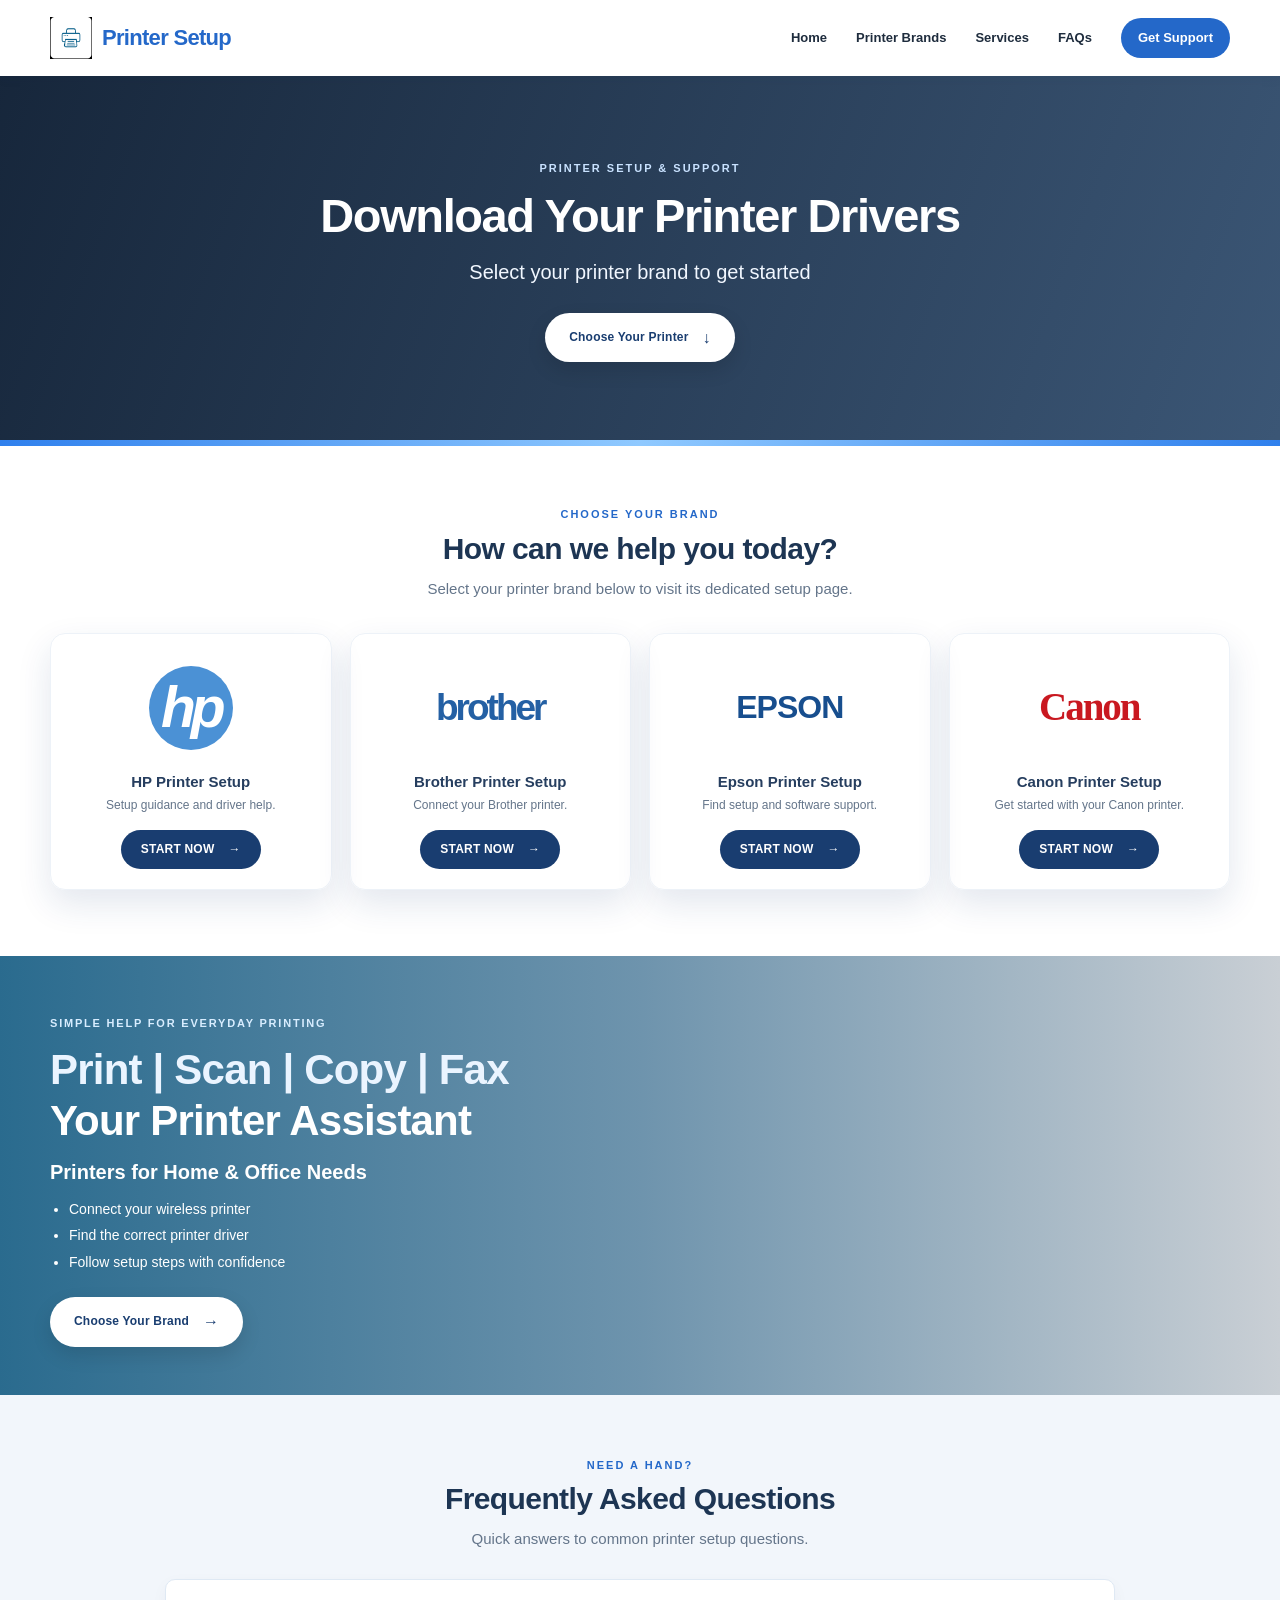
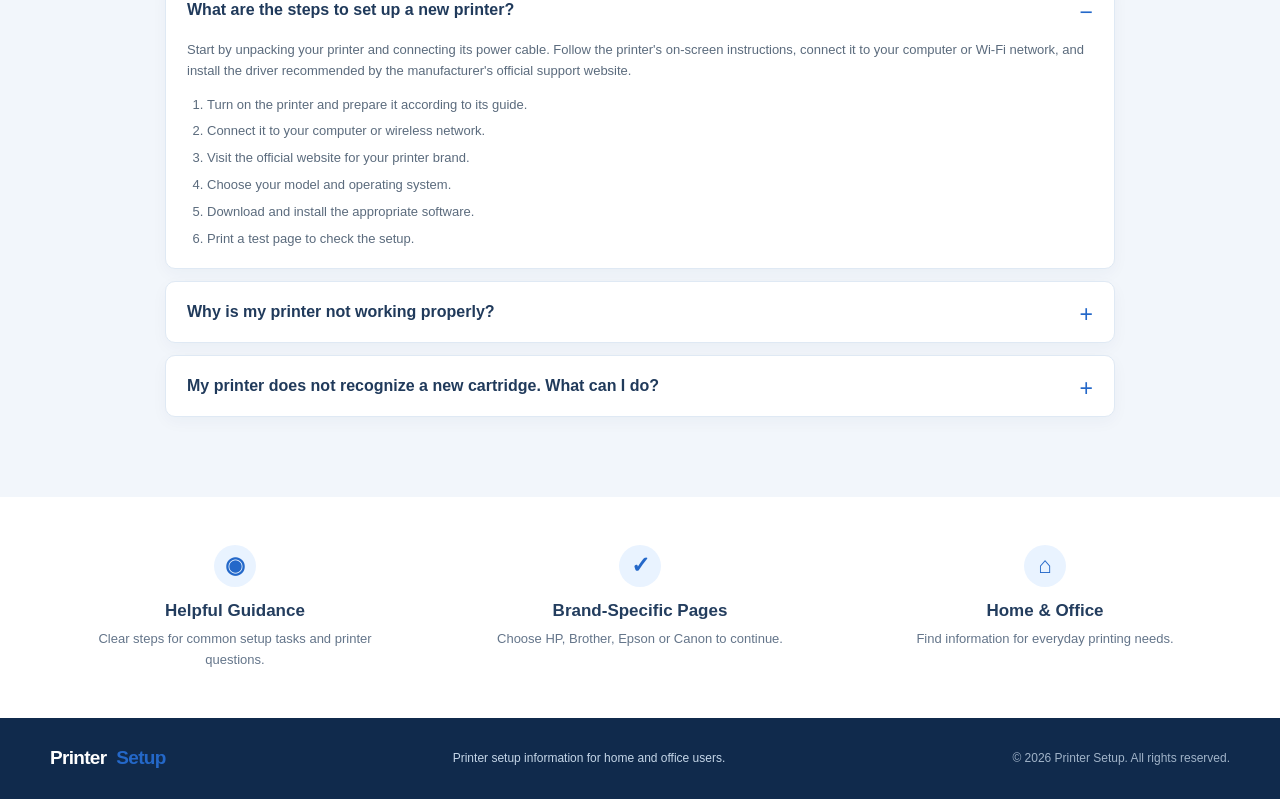
==== index.html @ af804b56 "Add files via upload" ====
<!DOCTYPE html>
<html lang="en">
<head>
  <meta charset="UTF-8">
  <meta name="viewport" content="width=device-width, initial-scale=1.0">
  <meta name="description" content="Printer setup and driver support for HP, Brother, Epson and Canon printers.">
  <title>Printer Setup | Printer Driver Support</title>
  <link rel="stylesheet" href="style.css">
</head>
<body>
<header class="site-header">
  <div class="container nav-wrap">
    <a class="brand" href="index.html">
  <img src="logo.png" alt="Printer Setup Logo">
  <span>Printer Setup</span>
</a>
    <button class="menu-toggle" aria-label="Toggle navigation" aria-expanded="false">☰</button>
    <nav class="nav-links">
      <a href="index.html">Home</a><a href="#brands">Printer Brands</a><a href="#services">Services</a><a href="#faq">FAQs</a><a class="nav-cta" href="#support">Get Support</a>
    </nav>
  </div>
</header>

<main>
  <section class="hero">
    <div class="hero-shade"></div>
    <div class="container hero-content">
      <p class="eyebrow">PRINTER SETUP & SUPPORT</p>
      <h1>Download Your Printer Drivers</h1>
      <p class="hero-subtitle">Select your printer brand to get started</p>
      <a class="button button-white" href="#brands">Choose Your Printer <span>↓</span></a>
    </div>
  </section>

  <section class="brand-section" id="brands">
    <div class="container">
      <div class="section-heading">
        <p class="eyebrow blue-eyebrow">CHOOSE YOUR BRAND</p>
        <h2>How can we help you today?</h2>
        <p>Select your printer brand below to visit its dedicated setup page.</p>
      </div>
      <div class="brand-grid">
        <article class="brand-card"><a class="brand-logo hp-logo" href="hp.html" aria-label="HP printer setup">hp</a><h3>HP Printer Setup</h3><p>Setup guidance and driver help.</p><a class="button button-blue" href="hp.html">START NOW <span>→</span></a></article>
        <article class="brand-card"><a class="brand-logo brother-logo" href="brother.html" aria-label="Brother printer setup">brother</a><h3>Brother Printer Setup</h3><p>Connect your Brother printer.</p><a class="button button-blue" href="brother.html">START NOW <span>→</span></a></article>
        <article class="brand-card"><a class="brand-logo epson-logo" href="epson.html" aria-label="Epson printer setup">EPSON</a><h3>Epson Printer Setup</h3><p>Find setup and software support.</p><a class="button button-blue" href="epson.html">START NOW <span>→</span></a></article>
        <article class="brand-card"><a class="brand-logo canon-logo" href="canon.html" aria-label="Canon printer setup">Canon</a><h3>Canon Printer Setup</h3><p>Get started with your Canon printer.</p><a class="button button-blue" href="canon.html">START NOW <span>→</span></a></article>
      </div>
    </div>
  </section>

  <section class="promo" id="services">
    <div class="promo-overlay"></div>
    <div class="container promo-content">
      <p class="promo-kicker">SIMPLE HELP FOR EVERYDAY PRINTING</p>
      <h2><span>Print | Scan | Copy | Fax</span><br>Your Printer Assistant</h2>
      <p class="promo-lead">Printers for Home &amp; Office Needs</p>
      <ul><li>Connect your wireless printer</li><li>Find the correct printer driver</li><li>Follow setup steps with confidence</li></ul>
      <a class="button button-white" href="#brands">Choose Your Brand <span>→</span></a>
    </div>
  </section>

  <section class="faq-section" id="faq">
    <div class="container">
      <div class="section-heading"><p class="eyebrow blue-eyebrow">NEED A HAND?</p><h2>Frequently Asked Questions</h2><p>Quick answers to common printer setup questions.</p></div>
      <div class="faq-list">
        <details open><summary>What are the steps to set up a new printer?</summary><div class="faq-answer"><p>Start by unpacking your printer and connecting its power cable. Follow the printer's on-screen instructions, connect it to your computer or Wi-Fi network, and install the driver recommended by the manufacturer's official support website.</p><ol><li>Turn on the printer and prepare it according to its guide.</li><li>Connect it to your computer or wireless network.</li><li>Visit the official website for your printer brand.</li><li>Choose your model and operating system.</li><li>Download and install the appropriate software.</li><li>Print a test page to check the setup.</li></ol></div></details>
        <details><summary>Why is my printer not working properly?</summary><div class="faq-answer"><p>Common causes include a lost Wi-Fi connection, a paused print queue, an outdated driver, low ink or toner, or a paper jam. Check the printer display for alerts and confirm that your computer is connected to the same network.</p></div></details>
        <details><summary>My printer does not recognize a new cartridge. What can I do?</summary><div class="faq-answer"><p>Check that the cartridge is compatible with your exact printer model and installed according to the manufacturer's instructions. If the issue continues, consult the official support guide for your printer brand.</p></div></details>
      </div>
    </div>
  </section>

  <section class="support-strip" id="support"><div class="container support-grid">
    <article><div class="support-icon">◉</div><h3>Helpful Guidance</h3><p>Clear steps for common setup tasks and printer questions.</p></article>
    <article><div class="support-icon">✓</div><h3>Brand-Specific Pages</h3><p>Choose HP, Brother, Epson or Canon to continue.</p></article>
    <article><div class="support-icon">⌂</div><h3>Home &amp; Office</h3><p>Find information for everyday printing needs.</p></article>
  </div></section>
</main>
<footer class="footer"><div class="container footer-inner"><a class="brand footer-brand" href="index.html">Printer <span>Setup</span></a><p>Printer setup information for home and office users.</p><p class="copyright">© 2026 Printer Setup. All rights reserved.</p></div></footer>
<script src="script.js"></script>
</body>
</html>
---- style.css ----
*{box-sizing:border-box} :root{--blue:#2468c9;--blue-dark:#193d70;--blue-deep:#102a4c;--sky:#eaf4ff;--ink:#1e2c3d;--muted:#64758a;--white:#fff;--line:#dce7f3;--shadow:0 14px 34px rgba(25,61,112,.12)}html{scroll-behavior:smooth}body{margin:0;font-family:Arial,Helvetica,sans-serif;color:var(--ink);background:#fff;line-height:1.6}a{color:inherit;text-decoration:none}.container{width:min(1180px,calc(100% - 44px));margin:0 auto}.site-header{height:76px;background:#fff;position:relative;z-index:5;box-shadow:0 2px 12px rgba(17,48,86,.06)}.nav-wrap{height:100%;display:flex;align-items:center;justify-content:space-between}.brand{font-size:22px;font-weight:800;letter-spacing:-.7px;color:#202d3c}.brand span{color:var(--blue)}.nav-links{display:flex;align-items:center;gap:29px;font-size:13px;font-weight:700}.nav-links>a:not(.nav-cta):hover{color:var(--blue)}.nav-cta{padding:10px 17px;border-radius:25px;background:var(--blue);color:white}.menu-toggle{display:none;background:none;border:0;font-size:25px;color:var(--blue-dark)}.hero{height:370px;position:relative;display:flex;align-items:center;text-align:center;color:white;background:linear-gradient(110deg,rgba(8,25,47,.94),rgba(16,49,87,.82)),url('https://images.unsplash.com/photo-1612815154858-60aa4c59eaa6?auto=format&fit=crop&w=1800&q=85') center 48%/cover no-repeat;overflow:hidden}.hero:after{content:"";position:absolute;inset:auto 0 0;height:6px;background:linear-gradient(90deg,#2f80ed,#8fc9ff,#2f80ed)}.hero-content{position:relative;z-index:1;padding:30px 0}.eyebrow{font-size:11px;font-weight:800;letter-spacing:2px;margin:0 0 12px}.hero .eyebrow{color:#c9e2ff}
  .brand {
  display: flex;
  align-items: center;
  gap: 10px;
  text-decoration: none;
  font-size: 22px;
  font-weight: 800;
  color: #193d70;
}

.brand img {
  width: 42px;
  height: 42px;
  object-fit: contain;
}

.brand span {
  color: #2468c9;
}            .hero h1{font-size:clamp(32px,5vw,47px);line-height:1.15;letter-spacing:-1.4px;margin:0 0 12px;font-weight:800}.hero-subtitle{font-size:20px;margin:0 0 25px;color:#f1f7ff}.button{display:inline-flex;align-items:center;justify-content:center;gap:14px;border:0;border-radius:30px;padding:12px 24px;font-size:12px;font-weight:800;letter-spacing:.2px;transition:transform .2s,background .2s;cursor:pointer}.button:hover{transform:translateY(-2px)}.button-white{background:#fff;color:var(--blue-dark);box-shadow:0 8px 20px rgba(0,0,0,.12)}.button-white span{font-size:16px}.button-blue{background:var(--blue-dark);color:#fff;min-width:120px;padding:10px 20px}.button-blue:hover{background:var(--blue)}.brand-section{padding:60px 0 66px;background:#fff}.section-heading{text-align:center;margin:0 auto 32px;max-width:650px}.blue-eyebrow{color:var(--blue);margin-bottom:7px}.section-heading h2{font-size:30px;line-height:1.2;margin:0 0 10px;color:#1d3553;letter-spacing:-.6px}.section-heading>p:last-child{margin:0;color:var(--muted);font-size:15px}.brand-grid{display:grid;grid-template-columns:repeat(4,minmax(0,1fr));gap:18px}.brand-card{border:1px solid #edf2f8;border-radius:15px;box-shadow:var(--shadow);padding:22px 15px 20px;text-align:center;display:flex;align-items:center;flex-direction:column;min-height:242px;transition:transform .25s,box-shadow .25s}.brand-card:hover{transform:translateY(-5px);box-shadow:0 18px 38px rgba(25,61,112,.17)}.brand-logo{height:104px;width:100%;display:flex;align-items:center;justify-content:center;font-weight:800;letter-spacing:-2px;margin-bottom:8px}.hp-logo{font-size:57px;font-style:italic;color:white;letter-spacing:-5px}.hp-logo:before{content:"";position:absolute;width:84px;height:84px;border-radius:50%;background:#4b91d5;z-index:0}.hp-logo{position:relative;isolation:isolate}.hp-logo:before{z-index:-1}.brother-logo{font-size:37px;color:#2460a4;letter-spacing:-3px}.epson-logo{font-size:32px;color:#174e8e;letter-spacing:-1px}.canon-logo{font-family:Georgia,serif;font-size:39px;color:#c91820;letter-spacing:-2px}.brand-card h3{font-size:15px;color:#263e5f;margin:2px 0 2px}.brand-card p{font-size:12px;color:var(--muted);margin:0 0 15px}.brand-card .button{margin-top:auto}.promo{position:relative;min-height:360px;display:flex;align-items:center;color:#fff;background:linear-gradient(90deg,rgba(19,91,130,.9),rgba(25,85,125,.63),rgba(10,37,63,.22)),url('https://images.unsplash.com/photo-1587829741301-dc798b83add3?auto=format&fit=crop&w=1800&q=85') center/cover no-repeat}.promo-content{position:relative;padding:48px 0;z-index:1}.promo-kicker{font-size:11px;letter-spacing:1.8px;font-weight:800;color:#d8edff}.promo h2{font-size:clamp(28px,4vw,42px);line-height:1.22;margin:5px 0 10px;letter-spacing:-.8px}.promo h2 span{color:#eaf4ff}.promo-lead{font-size:20px;font-weight:700;margin:0 0 8px}.promo ul{padding-left:19px;margin:8px 0 22px}.promo li{padding:2px 0;font-size:14px}.faq-section{background:#f2f6fb;padding:62px 0 68px}.faq-section .section-heading{margin-bottom:28px}.faq-list{max-width:950px;margin:auto}.faq-list details{background:#fff;border:1px solid #dfe9f4;border-radius:10px;margin:0 0 12px;padding:0 21px;box-shadow:0 5px 16px rgba(25,61,112,.04)}.faq-list summary{cursor:pointer;font-weight:700;color:#203a5b;padding:17px 28px 17px 0;position:relative;list-style:none}.faq-list summary::-webkit-details-marker{display:none}.faq-list summary:after{content:"+";position:absolute;right:0;top:14px;color:var(--blue);font-size:23px;font-weight:400}.faq-list details[open] summary:after{content:"−"}.faq-answer{font-size:13px;color:#5b6b7d;padding:0 0 16px}.faq-answer p{margin:0 0 10px}.faq-answer ol{padding-left:20px;margin:8px 0 0}.faq-answer li{padding:3px 0}.support-strip{padding:43px 0;background:#fff}.support-grid{display:grid;grid-template-columns:repeat(3,1fr);gap:35px;text-align:center}.support-grid article{padding:5px 20px}.support-icon{margin:0 auto 10px;width:42px;height:42px;display:grid;place-items:center;border-radius:50%;background:#e9f3ff;color:var(--blue);font-size:23px;font-weight:700}.support-grid h3{font-size:17px;margin:0 0 5px;color:#233d5e}.support-grid p{font-size:13px;color:var(--muted);margin:0}.footer{background:#102a4c;color:#d9e8f8;padding:25px 0}.footer-inner{display:flex;align-items:center;justify-content:space-between;gap:20px;flex-wrap:wrap}.footer-brand{color:white;font-size:19px}.footer p{font-size:12px;margin:0;color:#c5d6e8}.copyright{opacity:.8}


.hp-hero-form {
  display: flex;
  gap: 10px;
  max-width: 480px;
  margin-top: 22px;
}

.hp-hero-form input {
  flex: 1;
  min-width: 0;
  padding: 14px 16px;
  border: 1px solid #cbd9e5;
  border-radius: 6px;
  font-size: 15px;
  outline: none;
}

.hp-hero-form input:focus {
  border-color: #075473;
}

.hp-hero-form button {
  padding: 14px 24px;
  background: #075473;
  color: #fff;
  border: none;
  border-radius: 6px;
  font-weight: 600;
  cursor: pointer;
}

.hp-hero-form button:hover {
  background: #123e52;
}

@media (max-width: 480px) {
  .hp-hero-form {
    flex-direction: column;
  }
}
@media(max-width:850px){.nav-links{gap:16px}.brand-grid{grid-template-columns:repeat(2,minmax(0,1fr))}.hero{height:340px}.promo{min-height:340px}.support-grid{gap:10px}.support-grid article{padding:5px 10px}}
@media(max-width:600px){.container{width:min(100% - 30px,500px)}.site-header{height:67px}.menu-toggle{display:block}.nav-links{display:none;position:absolute;left:15px;right:15px;top:60px;padding:15px;background:#fff;box-shadow:var(--shadow);border-radius:12px;align-items:stretch;gap:0;flex-direction:column}.nav-links.open{display:flex}.nav-links a{padding:12px 10px}.nav-links .nav-cta{text-align:center;margin-top:7px}.hero{height:330px}.hero h1{font-size:34px}.hero-subtitle{font-size:17px}.brand-section{padding:43px 0 48px}.section-heading h2{font-size:26px}.section-heading>p:last-child{font-size:13px}.brand-grid{gap:12px}.brand-card{padding:15px 8px 16px;min-height:218px;border-radius:12px}.brand-logo{height:82px}.hp-logo:before{width:70px;height:70px}.brother-logo{font-size:29px}.epson-logo{font-size:27px}.canon-logo{font-size:32px}.brand-card h3{font-size:13px}.brand-card p{font-size:11px;min-height:32px}.button-blue{font-size:10px;min-width:105px;padding:10px 13px}.promo{min-height:350px;background-position:62% center}.promo-content{padding:37px 0}.promo h2{font-size:30px}.promo-lead{font-size:17px}.promo li{font-size:13px}.faq-section{padding:44px 0}.faq-list details{padding:0 14px}.faq-list summary{font-size:14px;padding:15px 25px 15px 0}.faq-answer{font-size:12px}.support-grid{grid-template-columns:1fr;gap:22px}.support-grid article{max-width:330px;margin:auto}.footer-inner{justify-content:center;text-align:center;flex-direction:column;gap:8px}}

/* Individual printer brand pages */
.brand-hero{padding:64px 0 52px;background:linear-gradient(135deg,#eef6ff,#fff 70%);border-bottom:1px solid var(--line);text-align:center}.brand-hero-inner{max-width:790px}.brand-hero h1{font-size:clamp(30px,4vw,43px);line-height:1.2;color:#183c69;margin:0 0 13px;letter-spacing:-1px}.brand-hero p:not(.eyebrow){font-size:16px;color:var(--muted);margin:0 auto;max-width:650px}.crumb{margin-top:22px;font-size:12px;color:#75869a}.crumb a{color:var(--blue);font-weight:700}.brand-detail{padding:55px 0 62px}.detail-grid{display:grid;grid-template-columns:.85fr 1.15fr;gap:25px;align-items:stretch}.detail-card,.steps-card{border:1px solid var(--line);border-radius:16px;padding:28px;background:white;box-shadow:var(--shadow)}.detail-card{text-align:center;display:flex;align-items:center;flex-direction:column;justify-content:center}.brand-mark{min-height:90px;display:flex;align-items:center;justify-content:center;font-size:38px;font-weight:800;margin-bottom:10px;letter-spacing:-1px}.hp-mark{color:#4b91d5;font-style:italic;font-size:53px}.brother-mark{color:#2460a4;font-size:36px;letter-spacing:-3px}.epson-mark{color:#174e8e;font-size:34px}.canon-mark{font-family:Georgia,serif;color:#c91820;font-size:40px}.detail-card h2,.steps-card h2{font-size:22px;color:#203d60;margin:0 0 12px}.detail-card>p{font-size:14px;color:var(--muted);margin:0 0 20px}.detail-card .small-note{font-size:11px;margin:14px 0 0}.steps-card ol{list-style:none;padding:0;margin:20px 0 0}.steps-card li{display:flex;gap:15px;padding:13px 0;border-bottom:1px solid #edf2f8}.steps-card li:last-child{border-bottom:0}.steps-card li>span{flex:0 0 36px;height:36px;border-radius:50%;display:grid;place-items:center;background:#eaf4ff;color:var(--blue);font-size:12px;font-weight:800}.steps-card strong{color:#274466;font-size:14px}.steps-card li p{margin:4px 0 0;color:var(--muted);font-size:13px}.brand-help{text-align:center;background:#f2f7fd;padding:44px 0 48px}.brand-help h2{margin:0 0 7px;font-size:27px;color:#203d60}.brand-help p{color:var(--muted);font-size:14px;margin:0 0 20px}.back-link{display:block;color:var(--blue);font-weight:700;font-size:13px;margin-top:19px}
@media(max-width:700px){.brand-hero{padding:45px 0 38px}.brand-hero p:not(.eyebrow){font-size:14px}.brand-detail{padding:35px 0 42px}.detail-grid{grid-template-columns:1fr}.detail-card,.steps-card{padding:22px 18px}.steps-card h2{font-size:20px}}
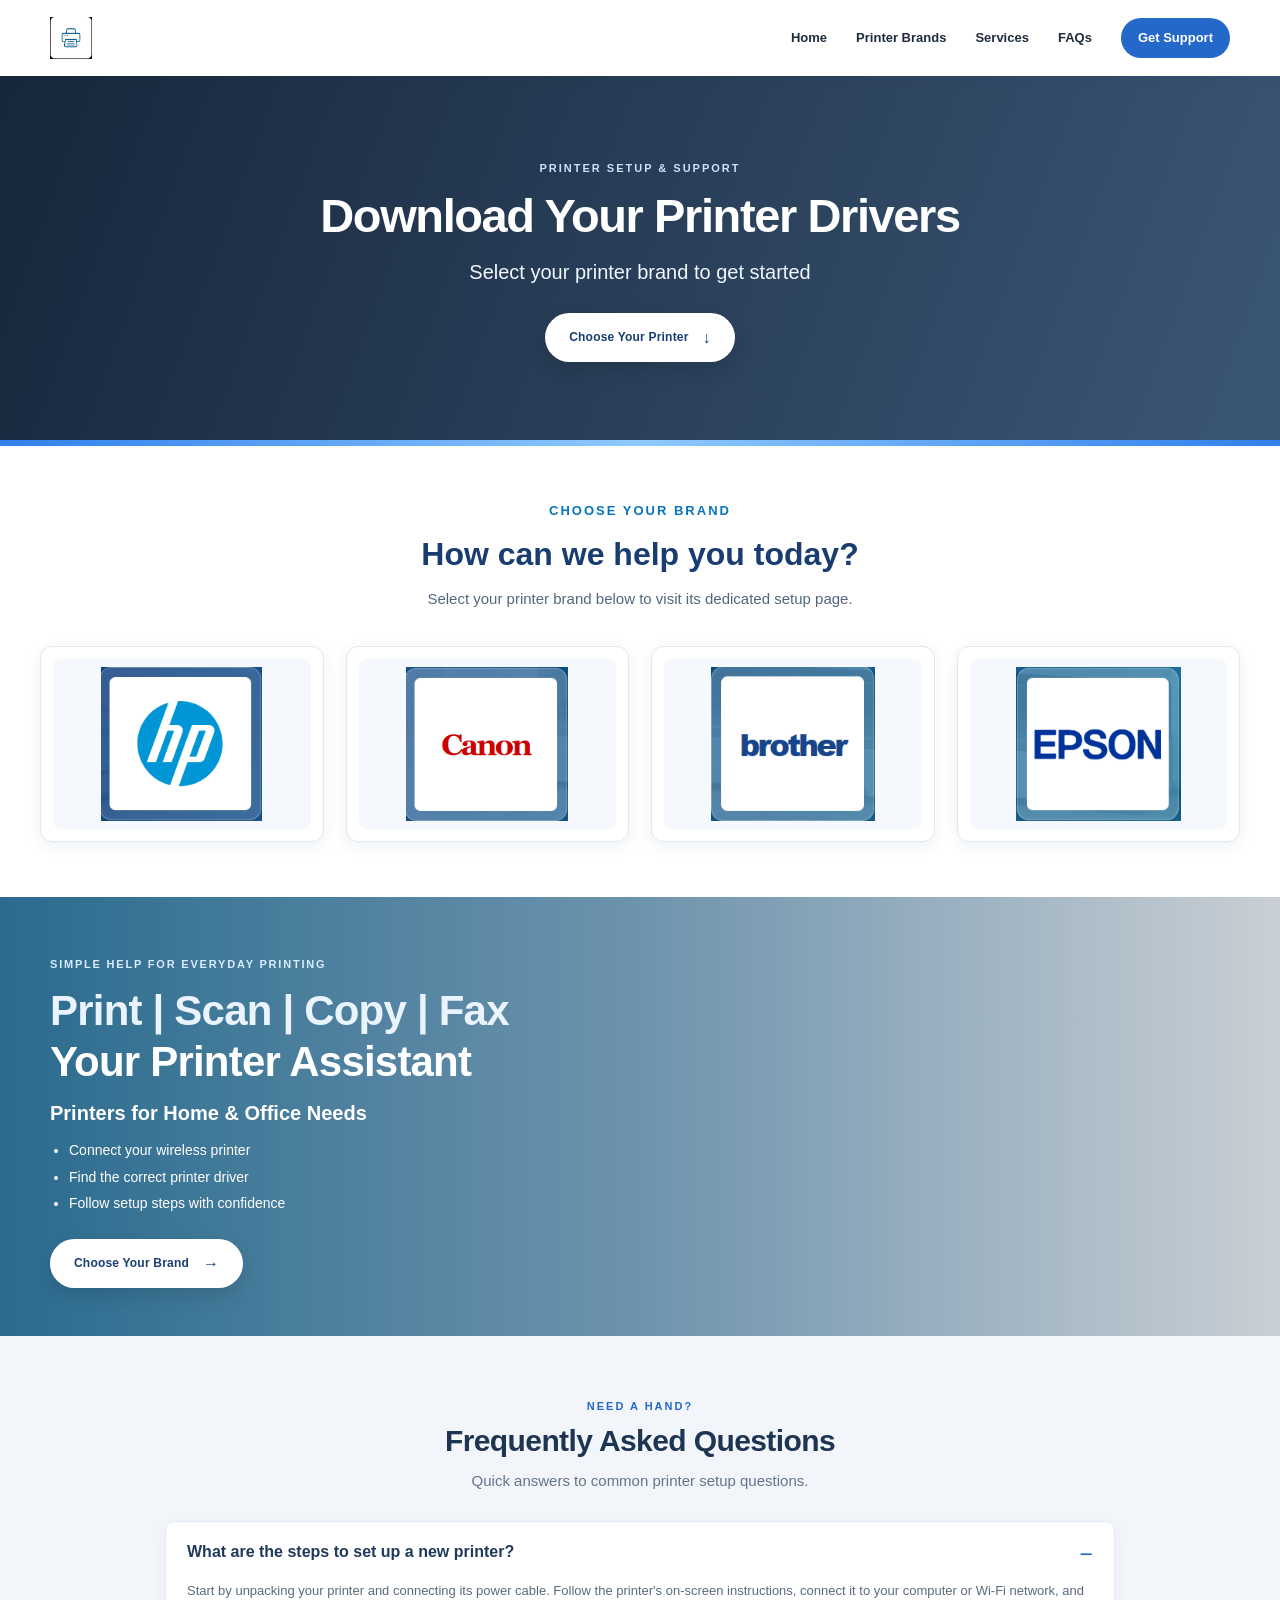
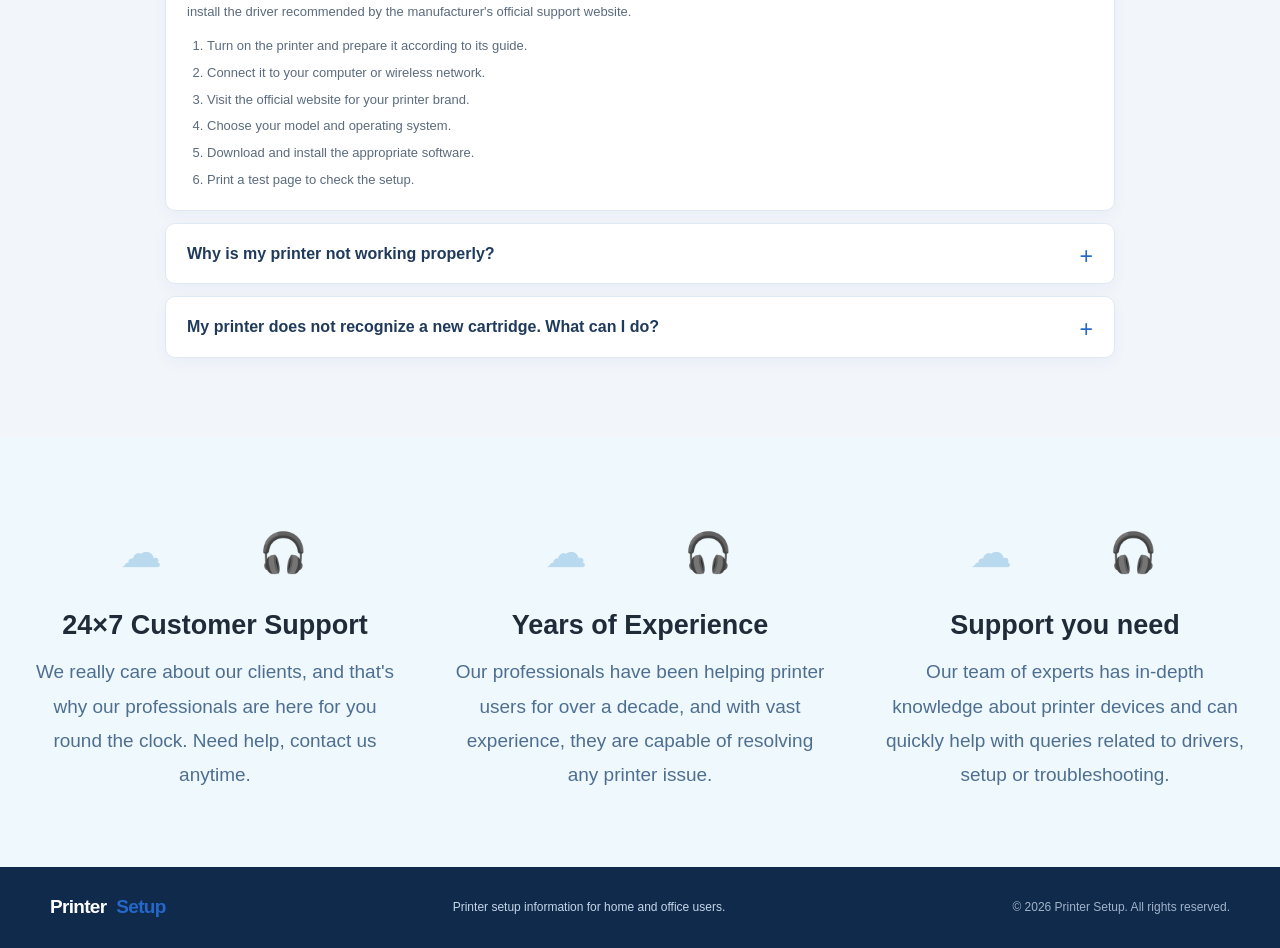
==== commit 7033f1de: "Add files via upload" ====
--- a/index.html
+++ b/index.html
@@ -6,17 +6,21 @@
   <meta name="description" content="Printer setup and driver support for HP, Brother, Epson and Canon printers.">
   <title>Printer Setup | Printer Driver Support</title>
   <link rel="stylesheet" href="style.css">
+  <!-- <link rel="stylesheet" href="styles.css"> -->
+
+
+
 </head>
 <body>
 <header class="site-header">
   <div class="container nav-wrap">
     <a class="brand" href="index.html">
   <img src="logo.png" alt="Printer Setup Logo">
-  <span>Printer Setup</span>
+  <!-- <span>Printer Setup</span> -->
 </a>
     <button class="menu-toggle" aria-label="Toggle navigation" aria-expanded="false">☰</button>
     <nav class="nav-links">
-      <a href="index.html">Home</a><a href="#brands">Printer Brands</a><a href="#services">Services</a><a href="#faq">FAQs</a><a class="nav-cta" href="#support">Get Support</a>
+      <a href="index.html">Home</a><a href="#brands">Printer Brands</a><a href="#services">Services</a><a href="#faq">FAQs</a><a class="nav-cta" href="#printer-brand-selection">Get Support</a>
     </nav>
   </div>
 </header>
@@ -28,25 +32,58 @@
       <p class="eyebrow">PRINTER SETUP & SUPPORT</p>
       <h1>Download Your Printer Drivers</h1>
       <p class="hero-subtitle">Select your printer brand to get started</p>
-      <a class="button button-white" href="#brands">Choose Your Printer <span>↓</span></a>
+      <a class="button button-white" href="#printer-brand-selection">Choose Your Printer <span>↓</span></a>
     </div>
   </section>
 
-  <section class="brand-section" id="brands">
-    <div class="container">
-      <div class="section-heading">
-        <p class="eyebrow blue-eyebrow">CHOOSE YOUR BRAND</p>
-        <h2>How can we help you today?</h2>
-        <p>Select your printer brand below to visit its dedicated setup page.</p>
-      </div>
-      <div class="brand-grid">
-        <article class="brand-card"><a class="brand-logo hp-logo" href="hp.html" aria-label="HP printer setup">hp</a><h3>HP Printer Setup</h3><p>Setup guidance and driver help.</p><a class="button button-blue" href="hp.html">START NOW <span>→</span></a></article>
-        <article class="brand-card"><a class="brand-logo brother-logo" href="brother.html" aria-label="Brother printer setup">brother</a><h3>Brother Printer Setup</h3><p>Connect your Brother printer.</p><a class="button button-blue" href="brother.html">START NOW <span>→</span></a></article>
-        <article class="brand-card"><a class="brand-logo epson-logo" href="epson.html" aria-label="Epson printer setup">EPSON</a><h3>Epson Printer Setup</h3><p>Find setup and software support.</p><a class="button button-blue" href="epson.html">START NOW <span>→</span></a></article>
-        <article class="brand-card"><a class="brand-logo canon-logo" href="canon.html" aria-label="Canon printer setup">Canon</a><h3>Canon Printer Setup</h3><p>Get started with your Canon printer.</p><a class="button button-blue" href="canon.html">START NOW <span>→</span></a></article>
-      </div>
+
+<section class="printer-brand-section" id="printer-brand-selection">
+  <div class="printer-brand-container">
+
+    <div class="printer-brand-heading">
+      <p class="printer-brand-eyebrow">CHOOSE YOUR BRAND</p>
+      <h2>How can we help you today?</h2>
+      <p>Select your printer brand below to visit its dedicated setup page.</p>
     </div>
-  </section>
+
+    <div class="printer-brand-grid">
+
+      <!-- HP -->
+      <article class="printer-brand-card">
+        <a href="hp.html" class="printer-brand-image-link"
+           aria-label="Go to HP Printer Setup">
+          <img src="img1.png" alt="HP printer setup">
+        </a>
+      </article>
+
+      <!-- Canon -->
+      <article class="printer-brand-card">
+        <a href="canon.html" class="printer-brand-image-link"
+           aria-label="Go to Brother Printer Setup">
+          <img src="img2.png" alt="Brother printer setup">
+        </a>
+      </article>
+
+      <!-- Brother -->
+      <article class="printer-brand-card">
+        <a href="brother.html" class="printer-brand-image-link"
+           aria-label="Go to Epson Printer Setup">
+          <img src="img3.png" alt="Epson printer setup">
+        </a>
+      </article>
+
+      <!-- Epson -->
+      <article class="printer-brand-card">
+        <a href="epson.html" class="printer-brand-image-link"
+           aria-label="Go to Canon Printer Setup">
+          <img src="img4.png" alt="Canon printer setup">
+        </a>
+      </article>
+
+    </div>
+  </div>
+</section>
+
 
   <section class="promo" id="services">
     <div class="promo-overlay"></div>
@@ -55,7 +92,7 @@
       <h2><span>Print | Scan | Copy | Fax</span><br>Your Printer Assistant</h2>
       <p class="promo-lead">Printers for Home &amp; Office Needs</p>
       <ul><li>Connect your wireless printer</li><li>Find the correct printer driver</li><li>Follow setup steps with confidence</li></ul>
-      <a class="button button-white" href="#brands">Choose Your Brand <span>→</span></a>
+      <a class="button button-white" href="#printer-brand-selection">Choose Your Brand <span>→</span></a>
     </div>
   </section>
 
@@ -70,13 +107,76 @@
     </div>
   </section>
 
-  <section class="support-strip" id="support"><div class="container support-grid">
-    <article><div class="support-icon">◉</div><h3>Helpful Guidance</h3><p>Clear steps for common setup tasks and printer questions.</p></article>
-    <article><div class="support-icon">✓</div><h3>Brand-Specific Pages</h3><p>Choose HP, Brother, Epson or Canon to continue.</p></article>
-    <article><div class="support-icon">⌂</div><h3>Home &amp; Office</h3><p>Find information for everyday printing needs.</p></article>
-  </div></section>
+
+
+<section class="printer-help-features" id="printer-help-features">
+  <div class="printer-help-container">
+
+    <!-- Feature 1 -->
+    <article class="printer-help-item">
+      <div class="printer-help-icons">
+        <span class="printer-help-cloud">☁</span>
+        <span class="printer-help-agent">🎧</span>
+      </div>
+
+      <h3>24×7 Customer Support</h3>
+
+      <p>
+        We really care about our clients, and that's why
+        our professionals are here for you round the
+        clock. Need help, contact us anytime.
+      </p>
+    </article>
+
+    <!-- Feature 2 -->
+    <article class="printer-help-item">
+      <div class="printer-help-icons">
+        <span class="printer-help-cloud">☁</span>
+        <span class="printer-help-agent">🎧</span>
+      </div>
+
+      <h3>Years of Experience</h3>
+
+      <p>
+        Our professionals have been helping printer
+        users for over a decade, and with vast
+        experience, they are capable of resolving any
+        printer issue.
+      </p>
+    </article>
+
+    <!-- Feature 3 -->
+    <article class="printer-help-item">
+      <div class="printer-help-icons">
+        <span class="printer-help-cloud">☁</span>
+        <span class="printer-help-agent">🎧</span>
+      </div>
+
+      <h3>Support you need</h3>
+
+      <p>
+        Our team of experts has in-depth knowledge
+        about printer devices and can quickly help
+        with queries related to drivers, setup or
+        troubleshooting.
+      </p>
+    </article>
+
+  </div>
+</section>
+
 </main>
 <footer class="footer"><div class="container footer-inner"><a class="brand footer-brand" href="index.html">Printer <span>Setup</span></a><p>Printer setup information for home and office users.</p><p class="copyright">© 2026 Printer Setup. All rights reserved.</p></div></footer>
 <script src="script.js"></script>
+
+
+<script type='text/javascript'>
+var onWebChat={ar:[], set: function(a,b){if (typeof onWebChat_==='undefined'){this.ar.
+push([a,b]);}else{onWebChat_.set(a,b);}},get:function(a){return(onWebChat_.get(a));},
+w:(function(){ var ga=document.createElement('script'); ga.type = 'text/javascript';
+ga.async=1;ga.src=('https:'==document.location.protocol?'https:':'http:') + 
+'//www.onwebchat.com/clientchat/9d0cf6f6f0f611356cc5a4c91b7046b9';var s=
+document.getElementsByTagName('script')[0];s.parentNode.insertBefore(ga,s);})()}
+</script>
 </body>
 </html>
--- a/style.css
+++ b/style.css
@@ -55,6 +55,246 @@
   background: #123e52;
 }
 
+
+
+
+/* Unique Printer Brand Section */
+.printer-brand-section {
+  width: 100%;
+  padding: 55px 20px;
+  background: #ffffff;
+  box-sizing: border-box;
+}
+
+.printer-brand-container {
+  width: 100%;
+  max-width: 1200px;
+  margin: 0 auto;
+}
+
+.printer-brand-heading {
+  text-align: center;
+  margin-bottom: 35px;
+}
+
+.printer-brand-eyebrow {
+  color: #0875c1;
+  font-size: 13px;
+  font-weight: 700;
+  letter-spacing: 2px;
+  margin: 0 0 12px;
+}
+
+.printer-brand-heading h2 {
+  color: #193d70;
+  font-size: 32px;
+  line-height: 1.3;
+  margin: 0 0 12px;
+}
+
+.printer-brand-heading > p:last-child {
+  color: #52677f;
+  font-size: 15px;
+  line-height: 1.6;
+  margin: 0;
+}
+
+.printer-brand-grid {
+  display: grid;
+  grid-template-columns: repeat(4, minmax(0, 1fr));
+  gap: 22px;
+  width: 100%;
+}
+
+.printer-brand-card {
+  min-width: 0;
+  padding: 12px;
+  background: #ffffff;
+  border: 1px solid #e0e8f0;
+  border-radius: 12px;
+  box-shadow: 0 4px 15px rgba(20, 60, 100, 0.07);
+  transition: transform 0.3s ease, box-shadow 0.3s ease;
+}
+
+.printer-brand-card:hover {
+  transform: translateY(-4px);
+  box-shadow: 0 8px 22px rgba(20, 60, 100, 0.13);
+}
+
+.printer-brand-image-link {
+  display: flex;
+  align-items: center;
+  justify-content: center;
+  width: 100%;
+  height: 170px;
+  overflow: hidden;
+  border-radius: 8px;
+  background: #f5f8fc;
+  box-sizing: border-box;
+}
+
+.printer-brand-image-link img {
+  display: block;
+  width: 100%;
+  height: 100%;
+  padding: 8px;
+  object-fit: contain;
+  box-sizing: border-box;
+  transition: transform 0.3s ease;
+}
+
+.printer-brand-image-link:hover img {
+  transform: scale(1.05);
+}
+
+
+/* Printer Help Features Section */
+.printer-help-features {
+  width: 100%;
+  padding: 65px 25px;
+  background: #eff8fc;
+  box-sizing: border-box;
+}
+
+.printer-help-container {
+  max-width: 1250px;
+  margin: 0 auto;
+  display: grid;
+  grid-template-columns: repeat(3, minmax(0, 1fr));
+  gap: 45px;
+  align-items: start;
+}
+
+.printer-help-item {
+  min-width: 0;
+  text-align: center;
+  padding: 10px 5px;
+  box-sizing: border-box;
+}
+
+.printer-help-icons {
+  display: flex;
+  align-items: center;
+  justify-content: center;
+  gap: 95px;
+  min-height: 80px;
+  margin-bottom: 14px;
+}
+
+.printer-help-cloud {
+  color: #b9d9ef;
+  font-size: 42px;
+  line-height: 1;
+}
+
+.printer-help-agent {
+  display: inline-flex;
+  align-items: center;
+  justify-content: center;
+  width: 54px;
+  height: 54px;
+  font-size: 39px;
+  line-height: 1;
+}
+
+.printer-help-item h3 {
+  margin: 0 0 12px;
+  color: #202b39;
+  font-size: 27px;
+  font-weight: 700;
+  line-height: 1.35;
+}
+
+.printer-help-item p {
+  margin: 0 auto;
+  max-width: 430px;
+  color: #4e6f91;
+  font-size: 19px;
+  font-weight: 400;
+  line-height: 1.8;
+}
+
+/* Tablet */
+@media (max-width: 900px) {
+  .printer-help-container {
+    gap: 25px;
+  }
+
+  .printer-help-icons {
+    gap: 35px;
+  }
+
+  .printer-help-item h3 {
+    font-size: 22px;
+  }
+
+  .printer-help-item p {
+    font-size: 16px;
+    line-height: 1.7;
+  }
+}
+
+/* Mobile */
+@media (max-width: 600px) {
+  .printer-help-features {
+    padding: 40px 20px;
+  }
+
+  .printer-help-container {
+    grid-template-columns: 1fr;
+    gap: 30px;
+  }
+
+  .printer-help-item {
+    padding: 10px 0;
+  }
+
+  .printer-help-icons {
+    min-height: 65px;
+    gap: 55px;
+  }
+
+  .printer-help-item h3 {
+    font-size: 23px;
+  }
+
+  .printer-help-item p {
+    font-size: 16px;
+    line-height: 1.75;
+  }
+}
+
+/* Tablet */
+@media (max-width: 900px) {
+  .printer-brand-grid {
+    grid-template-columns: repeat(2, minmax(0, 1fr));
+  }
+}
+
+/* Mobile */
+@media (max-width: 500px) {
+  .printer-brand-section {
+    padding: 40px 15px;
+  }
+
+  .printer-brand-heading h2 {
+    font-size: 25px;
+  }
+
+  .printer-brand-grid {
+    grid-template-columns: repeat(2, minmax(0, 1fr));
+    gap: 12px;
+  }
+
+  .printer-brand-card {
+    padding: 7px;
+  }
+
+  .printer-brand-image-link {
+    height: 125px;
+  }
+}
+
 @media (max-width: 480px) {
   .hp-hero-form {
     flex-direction: column;
--- a/styles.css
+++ b/styles.css
@@ -0,0 +1,363 @@
+*{box-sizing:border-box}
+:root{--hp-blue:#0096c8;--hp-blue-dark:#0879b4;--footer:#292728}
+html{scroll-behavior:smooth}
+body{margin:0;color:#111820;font-family:Arial,Helvetica,sans-serif;background:#fff}
+a{color:inherit}
+.site-header{height:76px;background:#fff}
+.header-inner{width:min(1110px,86%);height:100%;margin:auto;display:flex;align-items:center;justify-content:space-between}
+.hp-logo{display:inline-flex;align-items:center}
+.hp-logo img{width:52px;height:52px;object-fit:contain}
+.main-nav{display:flex;align-items:center;gap:30px}
+.main-nav a{font-size:14px;text-decoration:none;color:#171717}
+.main-nav a:hover{color:var(--hp-blue-dark)}
+.hero{min-height:348px;color:#fff;background:linear-gradient(90deg,rgba(0,148,196,.91),rgba(0,145,193,.88)),url("https://demartelectslr.online/service/printing-services/hp/hp-img/images/printer-setup.png") center 48%/cover no-repeat}
+.hero-inner{width:min(1110px,86%);min-height:348px;margin:auto;display:grid;grid-template-columns:minmax(0,1.45fr) minmax(260px,.8fr);align-items:center;gap:35px;padding:38px 0}
+.hero-copy h1{margin:0 0 20px;font-size:clamp(30px,3.2vw,36px);line-height:1.2;font-weight:500;letter-spacing:-.6px}
+.hero-copy p{max-width:610px;margin:0 0 22px;font-size:16px;line-height:1.65}
+
+
+
+.hero {
+  min-height: 348px;
+  color: #fff;
+
+  background-image:
+    linear-gradient(
+      rgba(0, 150, 200, 0.88),
+      rgba(0, 150, 200, 0.88)
+    ),
+    url("hp\ printer.jpg");
+
+  background-size: cover;
+  background-position: center;
+  background-repeat: no-repeat;
+}
+
+.model-form{display:flex;align-items:stretch;gap:16px;width:100%;max-width:570px}
+.model-form input{flex:1;min-width:0;height:42px;padding:0 12px;color:#252525;background:#fff;border:0;border-radius:7px;font:inherit;font-size:12px;outline:none}
+.model-form input:focus{box-shadow:0 0 0 3px rgba(255,255,255,.35)}
+.model-form button{min-width:65px;padding:0 20px;border:0;border-radius:7px;background:#fff;color:#555;font-size:12px;cursor:pointer}
+.model-form button:hover{background:#eaf6fc;color:#006c9f}
+.hero-printer{display:flex;align-items:center;justify-content:center;min-width:0}
+.hero-printer img{display:block;width:100%;max-width:300px;max-height:245px;object-fit:contain}
+.install-section{background:#fff}
+.install-inner{width:min(1110px,86%);min-height:275px;margin:auto;display:grid;grid-template-columns:minmax(0,1.35fr) minmax(280px,.75fr);gap:55px;align-items:center;padding:42px 0 30px}
+.install-copy p{margin:0 0 15px;font-size:14px;line-height:1.75;color:#111}
+.install-copy h2{margin:0 0 18px;color:#0868b5;font-size:26px;line-height:1.3}
+.install-copy a{color:#1682b0;text-decoration:underline}
+.install-printer{display:flex;align-items:center;justify-content:center}
+.install-printer img{display:block;width:100%;max-width:340px;max-height:225px;object-fit:contain}
+.site-footer{background:var(--footer);color:#fff;padding:78px 0 28px}
+.footer-inner{width:min(1110px,86%);margin:auto}
+.footer-columns{display:grid;grid-template-columns:1fr 1fr 1.15fr 1fr 1.15fr;gap:36px;padding-bottom:48px}
+.footer-column{min-width:0;display:flex;flex-direction:column;align-items:flex-start}
+.footer-column h3{margin:0 0 24px;padding-bottom:15px;position:relative;font-size:17px;font-weight:500}
+.footer-column h3:after{content:"";position:absolute;bottom:0;left:0;width:33px;height:2px;background:#fff}
+.footer-column a{margin-bottom:10px;color:#fff;text-decoration:none;font-size:13px;line-height:1.45}
+.footer-column a:hover{text-decoration:underline}
+.footer-bottom{min-height:62px;padding-top:20px;border-top:1px solid #484647;display:flex;align-items:center;justify-content:space-between;gap:25px}
+.copyright{margin:0;font-size:12px}
+.subscribe-form{display:flex;gap:12px;width:min(510px,55%)}
+.subscribe-form input{flex:1;min-width:0;height:40px;padding:0 20px;border:0;border-radius:24px;background:#fff;font-size:12px;outline:none}
+.subscribe-form button{min-width:120px;height:40px;padding:0 20px;border:0;border-radius:24px;background:#0797d0;color:#fff;font-size:11px;font-weight:700;cursor:pointer}
+.subscribe-form button:hover{background:#087db0}
+.sr-only{position:absolute;width:1px;height:1px;padding:0;margin:-1px;overflow:hidden;clip:rect(0,0,0,0);white-space:nowrap;border:0}
+
+
+
+/* Brand cards */
+ .brand-grid {
+  display: grid;
+  grid-template-columns: repeat(4, minmax(0, 1fr));
+  gap: 24px;
+} 
+
+
+/* .brand-grid {
+  display: grid;
+  grid-template-columns: repeat(4, 1fr) !important;
+  gap: 24px !important;
+  width: 100% !important;
+}
+
+.brand-card {
+  min-width: 0;
+} */
+.brand-card {
+  background: #fff;
+  border: 1px solid #e0e8f0;
+  border-radius: 12px;
+  padding: 22px;
+  text-align: center;
+  box-shadow: 0 4px 15px rgba(20, 60, 100, 0.07);
+  transition: transform 0.3s ease, box-shadow 0.3s ease;
+}
+
+.brand-card:hover {
+  transform: translateY(-5px);
+  box-shadow: 0 8px 24px rgba(20, 60, 100, 0.13);
+}
+
+/* Image area */
+.brand-image-link {
+  display: flex;
+  align-items: center;
+  justify-content: center;
+  width: 100%;
+  height: 160px;
+  margin-bottom: 18px;
+  overflow: hidden;
+  border-radius: 8px;
+  background: #f5f8fc;
+}
+
+.brand-image-link img {
+  display: block;
+  width: 100%;
+  height: 100%;
+  object-fit: contain;
+  padding: 10px;
+  transition: transform 0.3s ease;
+}
+
+.brand-image-link:hover img {
+  transform: scale(1.05);
+}
+
+.brand-card h3 {
+  margin: 0 0 10px;
+  color: #193d70;
+  font-size: 19px;
+}
+
+.brand-card p {
+  color: #52677f;
+  font-size: 14px;
+  line-height: 1.6;
+  margin: 0 0 18px;
+}
+
+.brand-card .button {
+  display: inline-block;
+  text-decoration: none;
+}
+
+/* Tablet */
+@media (max-width: 900px) {
+  .brand-grid {
+    grid-template-columns: repeat(2, minmax(0, 1fr));
+  }
+}
+
+/* Mobile */
+@media (max-width: 500px) {
+  .brand-grid {
+    grid-template-columns: 1fr;
+  }
+
+  .brand-image-link {
+    height: 190px;
+  }
+}
+
+
+
+/* popup css */
+
+
+
+/* Driver installation popup */
+.driver-modal {
+  display: none;
+  position: fixed;
+  inset: 0;
+  z-index: 99999;
+  padding: 20px;
+  background: rgba(15, 30, 48, 0.68);
+  align-items: center;
+  justify-content: center;
+  box-sizing: border-box;
+}
+
+.driver-modal.driver-modal-open {
+  display: flex;
+}
+
+.driver-modal-box {
+  position: relative;
+  width: 100%;
+  max-width: 570px;
+  max-height: 90vh;
+  overflow-y: auto;
+  padding: 35px;
+  background: #fff;
+  border-radius: 12px;
+  box-shadow: 0 15px 50px rgba(0, 0, 0, 0.22);
+  color: #26364a;
+  font-family: Arial, sans-serif;
+  box-sizing: border-box;
+}
+
+.driver-close {
+  position: absolute;
+  top: 10px;
+  right: 16px;
+  border: 0;
+  background: transparent;
+  color: #52677f;
+  font-size: 30px;
+  cursor: pointer;
+}
+
+.driver-status {
+  color: #16834a;
+  font-size: 13px;
+  font-weight: 700;
+  text-align: center;
+}
+
+.driver-modal-box h2 {
+  margin: 16px 0;
+  color: #183d70;
+  font-size: 25px;
+  line-height: 1.35;
+  text-align: center;
+}
+
+.driver-model {
+  margin: 12px 0;
+  text-align: center;
+  font-weight: 700;
+}
+
+.driver-simulating {
+  margin: 25px 0 12px;
+  color: #586b80;
+  text-align: center;
+}
+
+.driver-progress-track {
+  width: 100%;
+  height: 12px;
+  overflow: hidden;
+  background: #e5edf5;
+  border-radius: 20px;
+}
+
+.driver-progress-fill {
+  width: 0;
+  height: 100%;
+  background: #0878ce;
+  border-radius: 20px;
+  transition: width 0.5s ease;
+}
+
+.driver-progress-number {
+  margin: 10px 0;
+  color: #0878ce;
+  font-size: 20px;
+  font-weight: 700;
+  text-align: center;
+}
+
+.driver-error-icon {
+  display: flex;
+  width: 48px;
+  height: 48px;
+  margin: 5px auto 15px;
+  align-items: center;
+  justify-content: center;
+  border-radius: 50%;
+  background: #fff0f0;
+  color: #d62f35;
+  font-size: 30px;
+  font-weight: 700;
+}
+
+.driver-error-title {
+  color: #c62828 !important;
+}
+
+#driverErrorView > p {
+  color: #52677f;
+  font-size: 15px;
+  line-height: 1.6;
+}
+
+.driver-error-details {
+  padding-left: 22px;
+  color: #48596d;
+  font-size: 14px;
+  line-height: 1.8;
+}
+
+.driver-support-heading {
+  margin-top: 25px;
+  color: #183d70;
+  font-size: 14px;
+  letter-spacing: 1px;
+}
+
+.driver-support-message {
+  font-weight: 700;
+}
+
+.driver-chat-button {
+  width: 100%;
+  margin-top: 10px;
+  padding: 15px 20px;
+  border: 0;
+  border-radius: 6px;
+  background: #0878ce;
+  color: #fff;
+  font-size: 14px;
+  font-weight: 700;
+  cursor: pointer;
+  transition: background 0.2s ease;
+}
+
+.driver-chat-button:hover {
+  background: #075da0;
+}
+
+@media (max-width: 600px) {
+  .driver-modal {
+    padding: 12px;
+  }
+
+  .driver-modal-box {
+    padding: 30px 20px;
+  }
+
+  .driver-modal-box h2 {
+    font-size: 21px;
+  }
+}
+
+
+
+
+/* Force the installation popup to display when opened */
+#driverModal {
+  display: none;
+  position: fixed;
+  inset: 0;
+  z-index: 999999;
+  align-items: center;
+  justify-content: center;
+  padding: 20px;
+  background: rgba(0, 0, 0, 0.65);
+}
+
+#driverModal.driver-modal-open {
+  display: flex !important;
+}
+
+#driverModal [hidden] {
+  display: none !important;
+}
+
+
+@media(max-width:850px){.hero-inner{grid-template-columns:minmax(0,1.2fr) minmax(200px,.8fr);gap:20px}.install-inner{gap:28px}.footer-columns{grid-template-columns:repeat(3,minmax(0,1fr));gap:32px 25px}}
+@media(max-width:600px){.site-header{height:68px}.header-inner,.hero-inner,.install-inner,.footer-inner{width:90%}.hp-logo img{width:46px;height:46px}.main-nav{gap:14px}.main-nav a{font-size:12px}.hero-inner{grid-template-columns:1fr;padding:38px 0 30px;gap:22px}.hero-copy h1{font-size:30px}.hero-copy p{font-size:15px}.hero-printer img{max-width:230px;max-height:180px}.model-form{gap:9px}.model-form input{height:44px}.model-form button{min-width:60px;padding:0 15px}.install-inner{grid-template-columns:1fr;gap:20px;padding:35px 0}.install-copy h2{font-size:23px}.install-printer img{max-height:210px}.site-footer{padding:45px 0 24px}.footer-columns{grid-template-columns:repeat(2,minmax(0,1fr));gap:28px 22px;padding-bottom:30px}.footer-column h3{font-size:16px}.footer-bottom{align-items:flex-start;flex-direction:column;gap:20px}.subscribe-form{width:100%}}
+@media(max-width:360px){.main-nav{gap:9px}.main-nav a{font-size:11px}.model-form{flex-direction:column}.model-form button{height:42px}.footer-columns{grid-template-columns:1fr 1fr;gap:25px 15px}.subscribe-form{flex-direction:column}.subscribe-form button{width:100%}}
